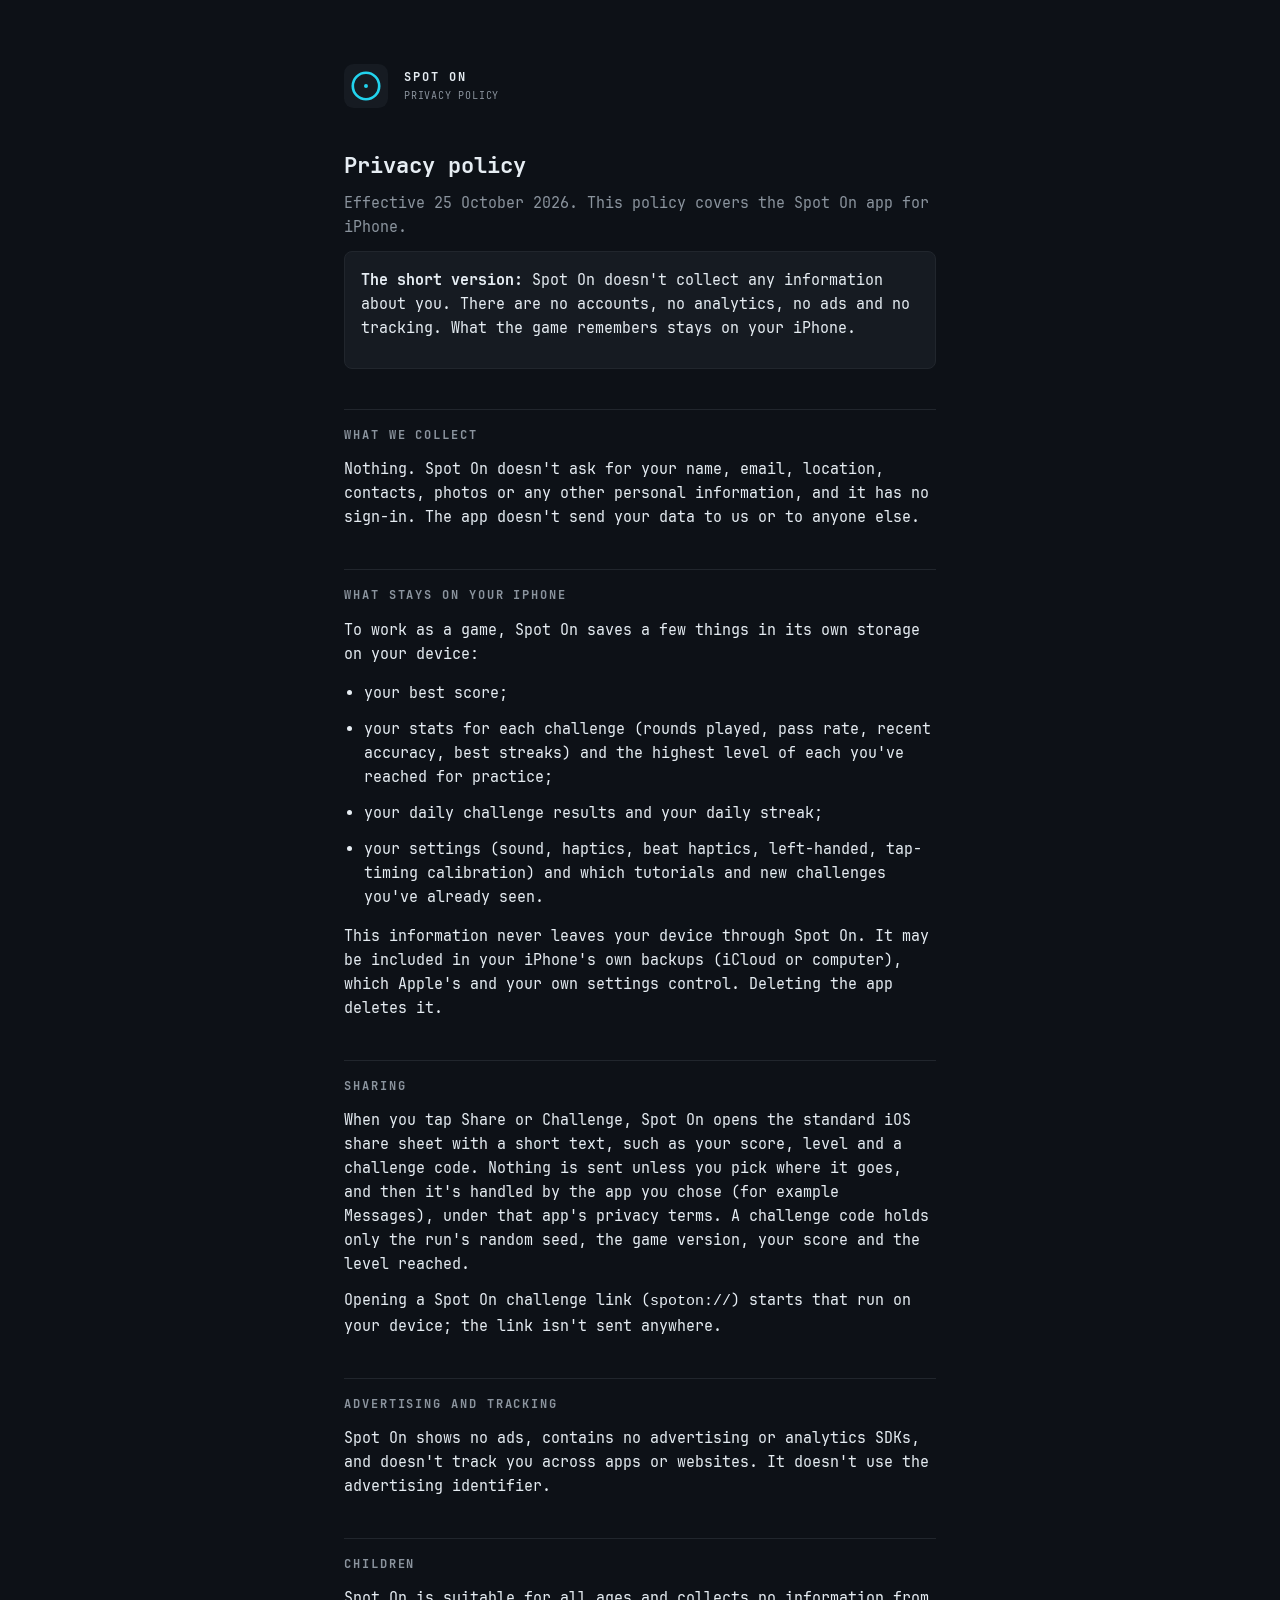
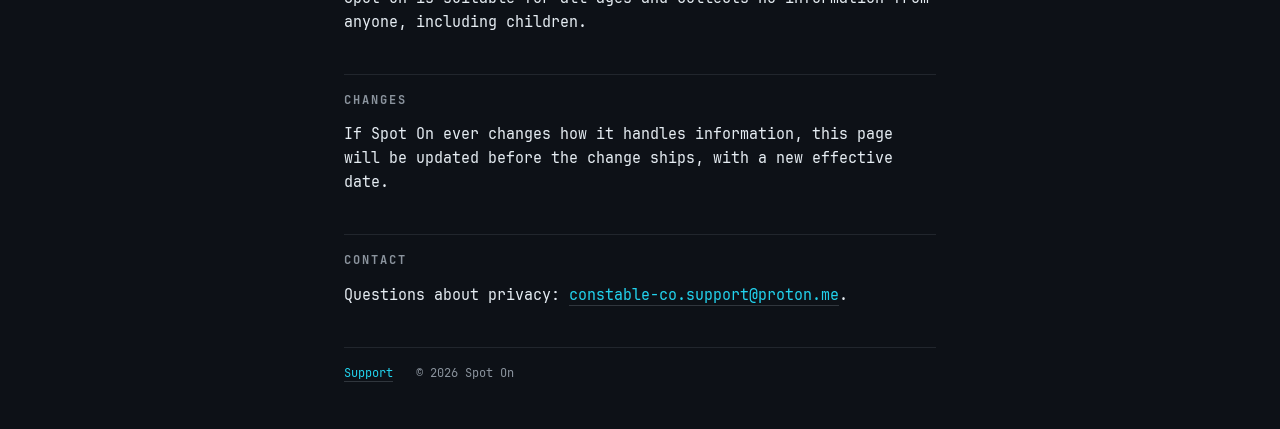
==== privacy.html @ 259e7912 "Support and privacy pages" ====
<!doctype html>
<html lang="en">
<head>
  <meta charset="utf-8">
  <meta name="viewport" content="width=device-width, initial-scale=1">
  <title>Spot On · Privacy policy</title>
  <meta name="description" content="Spot On collects no data: no accounts, no analytics, no ads, no tracking.">
  <meta name="theme-color" content="#0D1117">
  <link rel="stylesheet" href="style.css">
</head>
<body>
<main>
  <header>
    <svg class="mark" viewBox="0 0 100 100" aria-hidden="true">
      <rect width="100" height="100" rx="22" fill="#161B22"/>
      <circle cx="50" cy="50" r="30" fill="none" stroke="#22D3EE" stroke-width="6"/>
      <circle cx="50" cy="50" r="4.5" fill="#22D3EE"/>
    </svg>
    <div class="title">Spot On<small>privacy policy</small></div>
  </header>

  <h1>Privacy policy</h1>
  <p class="lede">Effective 25 October 2026. This policy covers the Spot On app for iPhone.</p>

  <div class="card">
    <p><strong class="ok">The short version:</strong> Spot On doesn't collect any information about you. There are no accounts, no analytics, no ads and no tracking. What the game remembers stays on your iPhone.</p>
  </div>

  <h2>What we collect</h2>
  <p>Nothing. Spot On doesn't ask for your name, email, location, contacts, photos or any other personal information, and it has no sign-in. The app doesn't send your data to us or to anyone else.</p>

  <h2>What stays on your iPhone</h2>
  <p>To work as a game, Spot On saves a few things in its own storage on your device:</p>
  <ul>
    <li>your best score;</li>
    <li>your stats for each challenge (rounds played, pass rate, recent accuracy, best streaks) and the highest level of each you've reached for practice;</li>
    <li>your daily challenge results and your daily streak;</li>
    <li>your settings (sound, haptics, beat haptics, left-handed, tap-timing calibration) and which tutorials and new challenges you've already seen.</li>
  </ul>
  <p>This information never leaves your device through Spot On. It may be included in your iPhone's own backups (iCloud or computer), which Apple's and your own settings control. Deleting the app deletes it.</p>

  <h2>Sharing</h2>
  <p>When you tap Share or Challenge, Spot On opens the standard iOS share sheet with a short text, such as your score, level and a challenge code. Nothing is sent unless you pick where it goes, and then it's handled by the app you chose (for example Messages), under that app's privacy terms. A challenge code holds only the run's random seed, the game version, your score and the level reached.</p>
  <p>Opening a Spot On challenge link (<code>spoton://</code>) starts that run on your device; the link isn't sent anywhere.</p>

  <h2>Advertising and tracking</h2>
  <p>Spot On shows no ads, contains no advertising or analytics SDKs, and doesn't track you across apps or websites. It doesn't use the advertising identifier.</p>

  <h2>Children</h2>
  <p>Spot On is suitable for all ages and collects no information from anyone, including children.</p>

  <h2>Changes</h2>
  <p>If Spot On ever changes how it handles information, this page will be updated before the change ships, with a new effective date.</p>

  <h2>Contact</h2>
  <p>Questions about privacy: <a href="mailto:constable-co.support@proton.me">constable-co.support@proton.me</a>.</p>

  <footer>
    <a href="index.html">Support</a>
    <span>© 2026 Spot On</span>
  </footer>
</main>
</body>
</html>
---- style.css ----
/* Spot On support site. Colours and spacing are the game's DesignTokens (SPEC §4). */
@font-face {
  font-family: "JetBrains Mono";
  src: url("fonts/JetBrainsMono-Regular.ttf") format("truetype");
  font-weight: 400;
  font-display: swap;
}
@font-face {
  font-family: "JetBrains Mono";
  src: url("fonts/JetBrainsMono-Bold.ttf") format("truetype");
  font-weight: 700;
  font-display: swap;
}

:root {
  --bg: #0D1117;
  --surface: #161B22;
  --hairline: #21262D;
  --hairline-strong: #30363D;
  --text: #E6EDF3;
  --text-dim: #8B949E;
  --accent: #22D3EE;
  --target: #4ADE80;
  --error: #F87171;
  --side: 24px;
  --gap: 40px;
}

* { box-sizing: border-box; }

html { -webkit-text-size-adjust: 100%; }

body {
  margin: 0;
  background: var(--bg);
  color: var(--text);
  font-family: "JetBrains Mono", ui-monospace, SFMono-Regular, Menlo, Consolas, monospace;
  font-size: 15px;
  line-height: 1.6;
}

main {
  max-width: 640px;
  margin: 0 auto;
  padding: 64px var(--side) 48px;
}

header {
  display: flex;
  align-items: center;
  gap: 16px;
  margin-bottom: var(--gap);
}

.mark {
  width: 44px;
  height: 44px;
  flex: none;
}

.title {
  font-weight: 700;
  font-size: 12px;
  letter-spacing: 0.16em;
  text-transform: uppercase;
}

.title small {
  display: block;
  color: var(--text-dim);
  font-weight: 400;
  letter-spacing: 0.08em;
}

h1 {
  font-size: 22px;
  font-weight: 700;
  margin: 0 0 8px;
}

h2 {
  font-size: 12px;
  font-weight: 700;
  letter-spacing: 0.16em;
  text-transform: uppercase;
  color: var(--text-dim);
  margin: var(--gap) 0 12px;
  padding-top: 16px;
  border-top: 1px solid var(--hairline);
}

p, li { margin: 0 0 12px; }

ul { padding-left: 20px; }

.lede { color: var(--text-dim); }

a { color: var(--accent); text-decoration: none; border-bottom: 1px solid var(--hairline-strong); }
a:hover, a:focus-visible { border-bottom-color: var(--accent); }
a:focus-visible { outline: 2px solid var(--accent); outline-offset: 2px; }

.card {
  background: var(--surface);
  border: 1px solid var(--hairline);
  border-radius: 8px;
  padding: 16px;
  margin: 0 0 12px;
}

.card strong { color: var(--text); }

.button {
  display: inline-block;
  border: 1.5px solid var(--accent);
  border-radius: 6px;
  padding: 10px 18px;
  font-weight: 700;
  letter-spacing: 0.12em;
  text-transform: uppercase;
  font-size: 13px;
  min-height: 44px;
}

dl { margin: 0; }
dt { font-weight: 700; margin-top: 12px; }
dd { margin: 4px 0 0; color: var(--text-dim); }

.ok { color: var(--target); }

footer {
  margin-top: var(--gap);
  padding-top: 16px;
  border-top: 1px solid var(--hairline);
  color: var(--text-dim);
  font-size: 12px;
}

footer a { margin-right: 16px; }

@media (max-width: 420px) {
  main { padding: 40px 16px 32px; }
  body { font-size: 14px; }
}
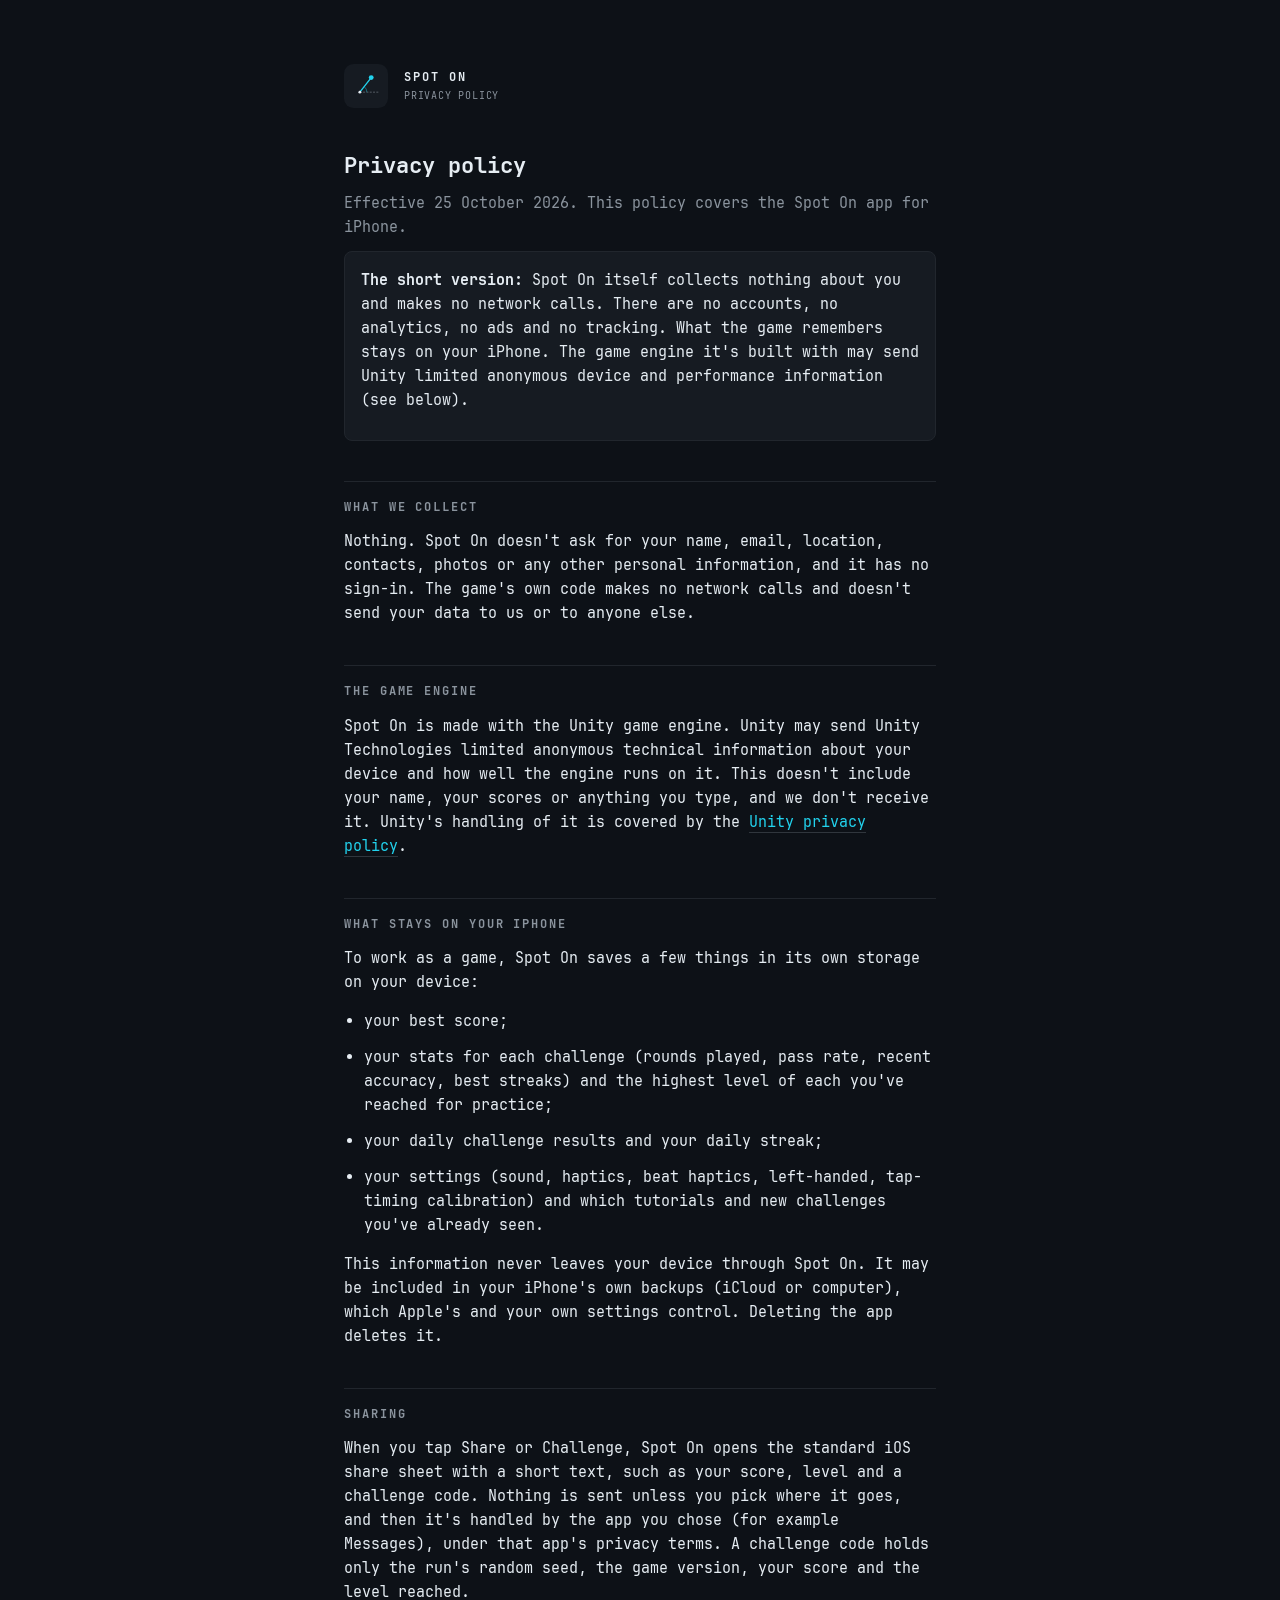
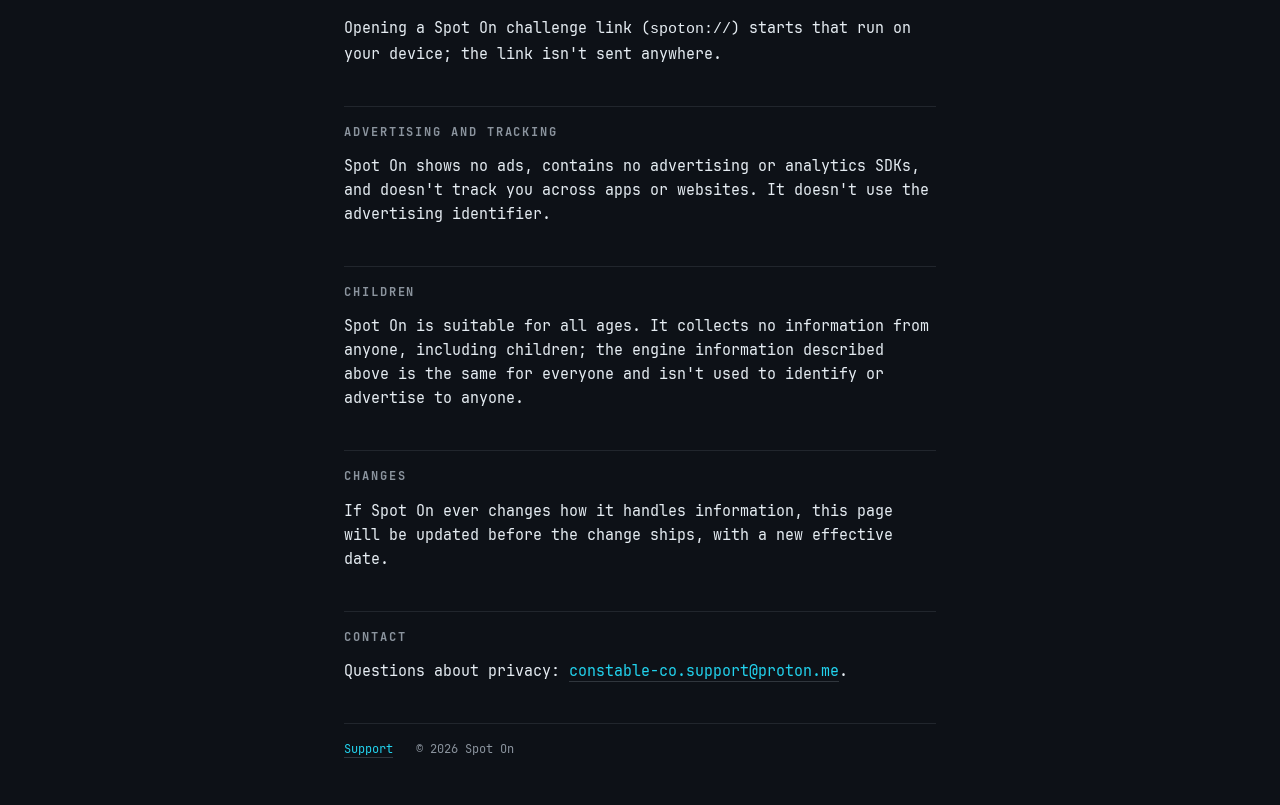
==== commit b67bd066: "Privacy policy: Unity engine information; new app icon mark" ====
--- a/privacy.html
+++ b/privacy.html
@@ -4,7 +4,7 @@
   <meta charset="utf-8">
   <meta name="viewport" content="width=device-width, initial-scale=1">
   <title>Spot On · Privacy policy</title>
-  <meta name="description" content="Spot On collects no data: no accounts, no analytics, no ads, no tracking.">
+  <meta name="description" content="Spot On itself collects nothing and makes no network calls: no accounts, no analytics, no ads, no tracking.">
   <meta name="theme-color" content="#0D1117">
   <link rel="stylesheet" href="style.css">
 </head>
@@ -13,8 +13,11 @@
   <header>
     <svg class="mark" viewBox="0 0 100 100" aria-hidden="true">
       <rect width="100" height="100" rx="22" fill="#161B22"/>
-      <circle cx="50" cy="50" r="30" fill="none" stroke="#22D3EE" stroke-width="6"/>
-      <circle cx="50" cy="50" r="4.5" fill="#22D3EE"/>
+      <line x1="36" y1="64" x2="80" y2="64" stroke="#8B949E" stroke-width="1.2" stroke-dasharray="4.5 3"/>
+      <path d="M52 64 A16 16 0 0 0 45.85 51.39" fill="none" stroke="#22D3EE" stroke-opacity="0.45" stroke-width="2"/>
+      <line x1="36" y1="64" x2="61.86" y2="30.9" stroke="#22D3EE" stroke-width="3" stroke-linecap="round"/>
+      <circle cx="61.86" cy="30.9" r="5.5" fill="#22D3EE"/>
+      <circle cx="36" cy="64" r="3.2" fill="#E6EDF3"/>
     </svg>
     <div class="title">Spot On<small>privacy policy</small></div>
   </header>
@@ -23,11 +26,14 @@
   <p class="lede">Effective 25 October 2026. This policy covers the Spot On app for iPhone.</p>
 
   <div class="card">
-    <p><strong class="ok">The short version:</strong> Spot On doesn't collect any information about you. There are no accounts, no analytics, no ads and no tracking. What the game remembers stays on your iPhone.</p>
+    <p><strong class="ok">The short version:</strong> Spot On itself collects nothing about you and makes no network calls. There are no accounts, no analytics, no ads and no tracking. What the game remembers stays on your iPhone. The game engine it's built with may send Unity limited anonymous device and performance information (see below).</p>
   </div>
 
   <h2>What we collect</h2>
-  <p>Nothing. Spot On doesn't ask for your name, email, location, contacts, photos or any other personal information, and it has no sign-in. The app doesn't send your data to us or to anyone else.</p>
+  <p>Nothing. Spot On doesn't ask for your name, email, location, contacts, photos or any other personal information, and it has no sign-in. The game's own code makes no network calls and doesn't send your data to us or to anyone else.</p>
+
+  <h2>The game engine</h2>
+  <p>Spot On is made with the Unity game engine. Unity may send Unity Technologies limited anonymous technical information about your device and how well the engine runs on it. This doesn't include your name, your scores or anything you type, and we don't receive it. Unity's handling of it is covered by the <a href="https://unity.com/legal/privacy-policy">Unity privacy policy</a>.</p>
 
   <h2>What stays on your iPhone</h2>
   <p>To work as a game, Spot On saves a few things in its own storage on your device:</p>
@@ -47,7 +53,7 @@
   <p>Spot On shows no ads, contains no advertising or analytics SDKs, and doesn't track you across apps or websites. It doesn't use the advertising identifier.</p>
 
   <h2>Children</h2>
-  <p>Spot On is suitable for all ages and collects no information from anyone, including children.</p>
+  <p>Spot On is suitable for all ages. It collects no information from anyone, including children; the engine information described above is the same for everyone and isn't used to identify or advertise to anyone.</p>
 
   <h2>Changes</h2>
   <p>If Spot On ever changes how it handles information, this page will be updated before the change ships, with a new effective date.</p>
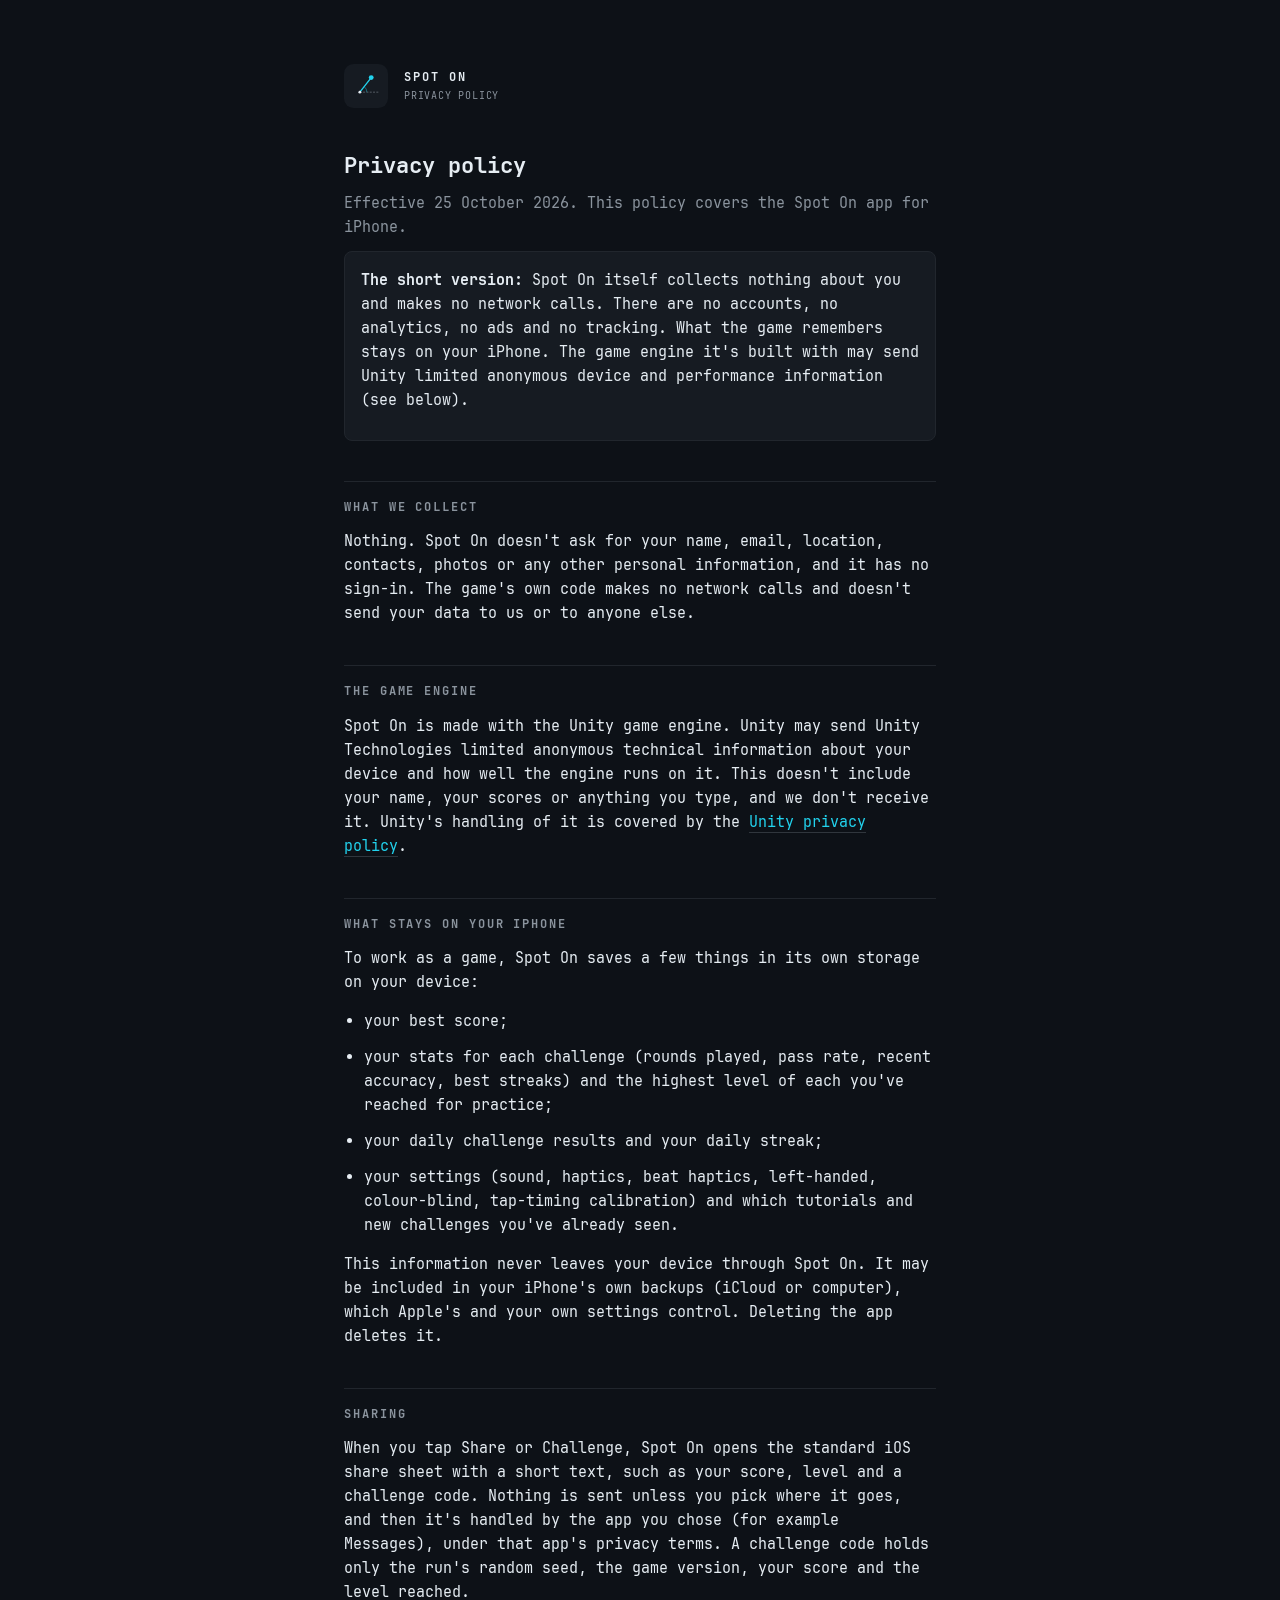
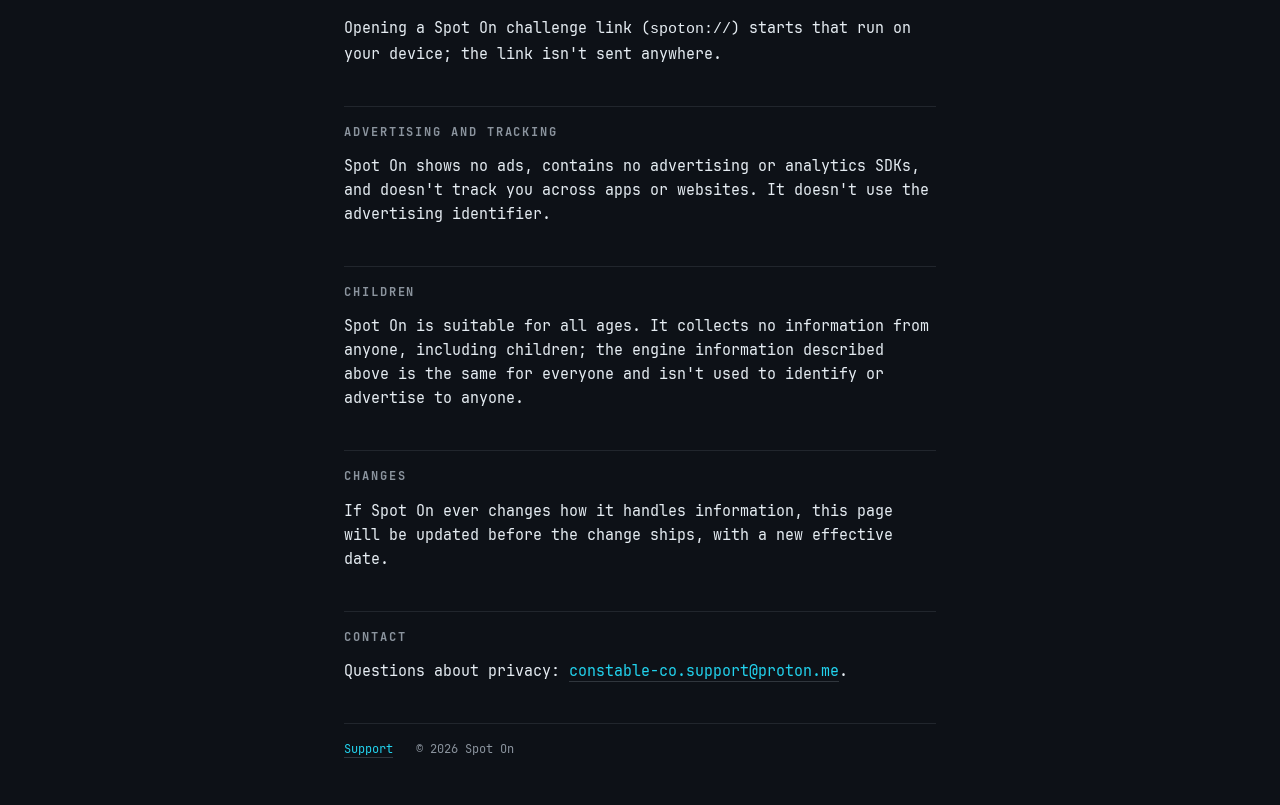
==== commit 5aa72b53: "Support FAQ: first six challenges; privacy: colour-blind setting Co-Authored-By: Claude Opus 5.5 <no" ====
--- a/privacy.html
+++ b/privacy.html
@@ -41,7 +41,7 @@
     <li>your best score;</li>
     <li>your stats for each challenge (rounds played, pass rate, recent accuracy, best streaks) and the highest level of each you've reached for practice;</li>
     <li>your daily challenge results and your daily streak;</li>
-    <li>your settings (sound, haptics, beat haptics, left-handed, tap-timing calibration) and which tutorials and new challenges you've already seen.</li>
+    <li>your settings (sound, haptics, beat haptics, left-handed, colour-blind, tap-timing calibration) and which tutorials and new challenges you've already seen.</li>
   </ul>
   <p>This information never leaves your device through Spot On. It may be included in your iPhone's own backups (iCloud or computer), which Apple's and your own settings control. Deleting the app deletes it.</p>
 
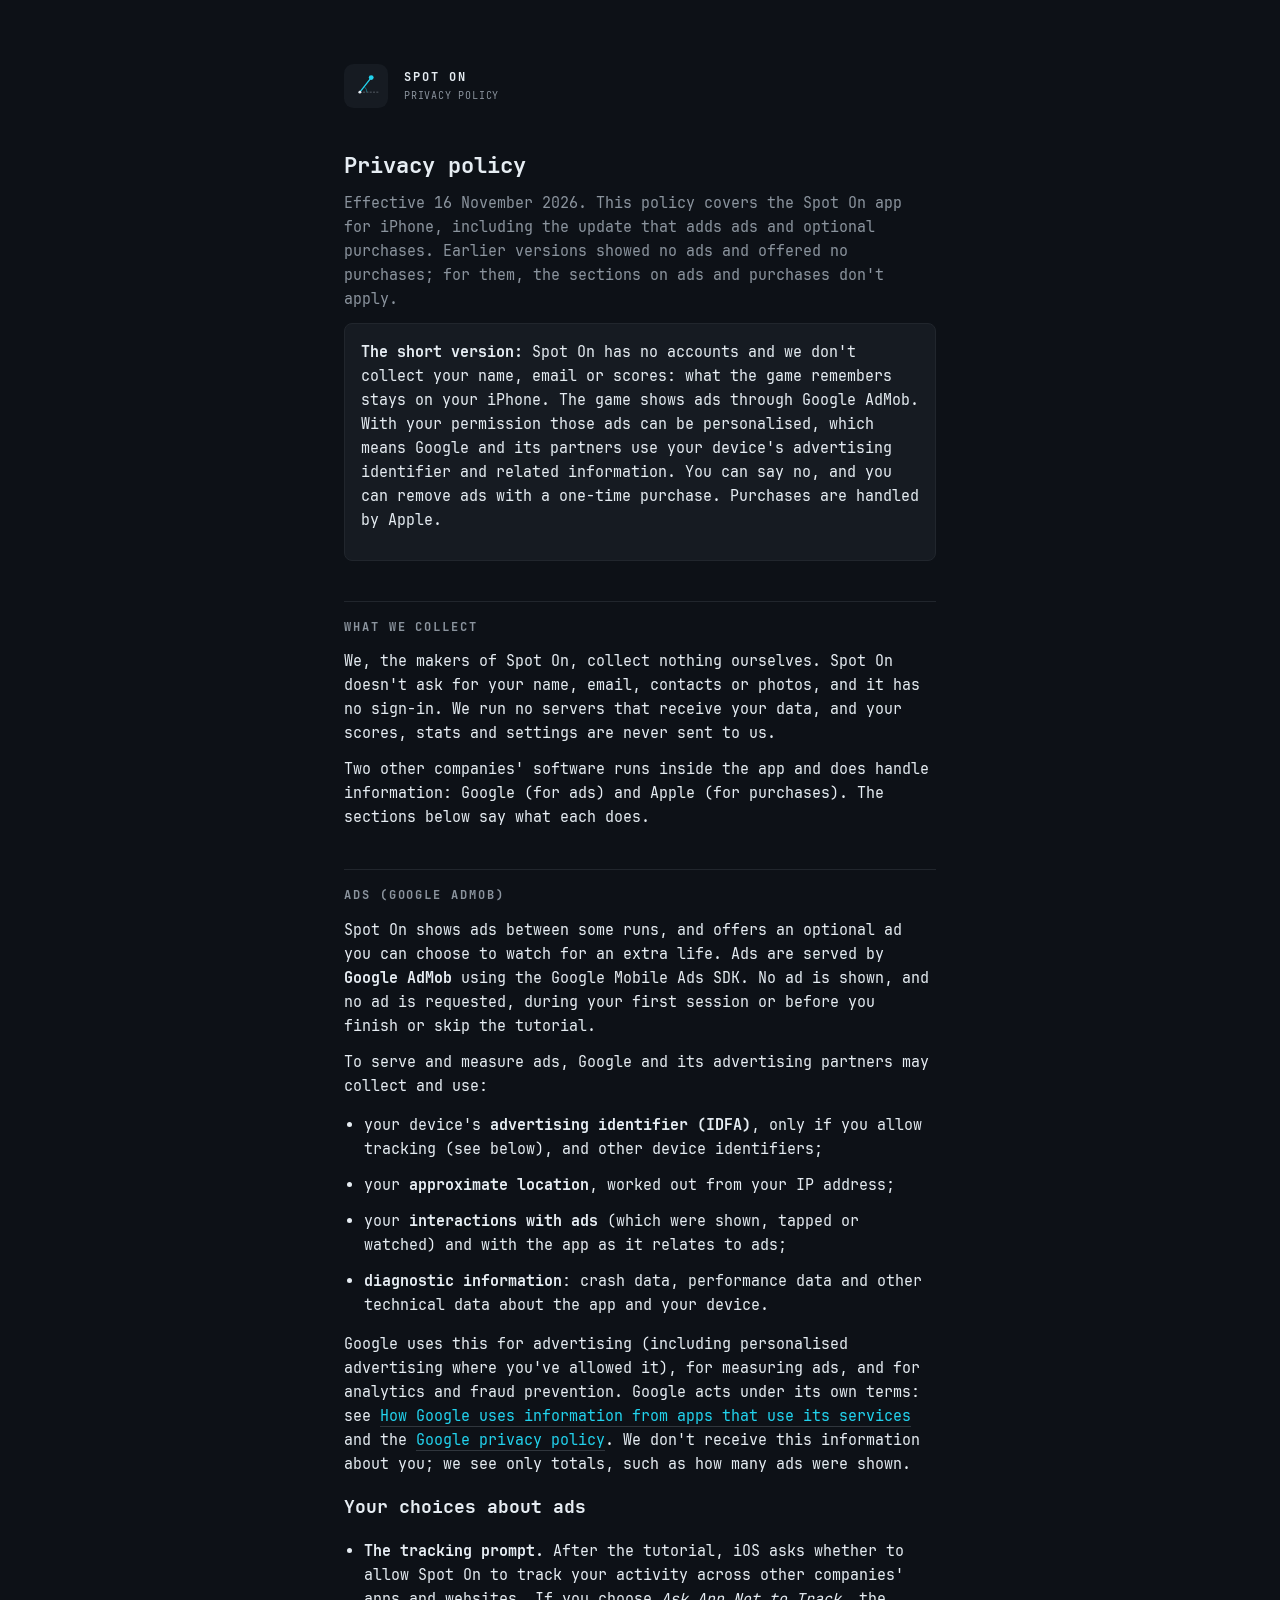
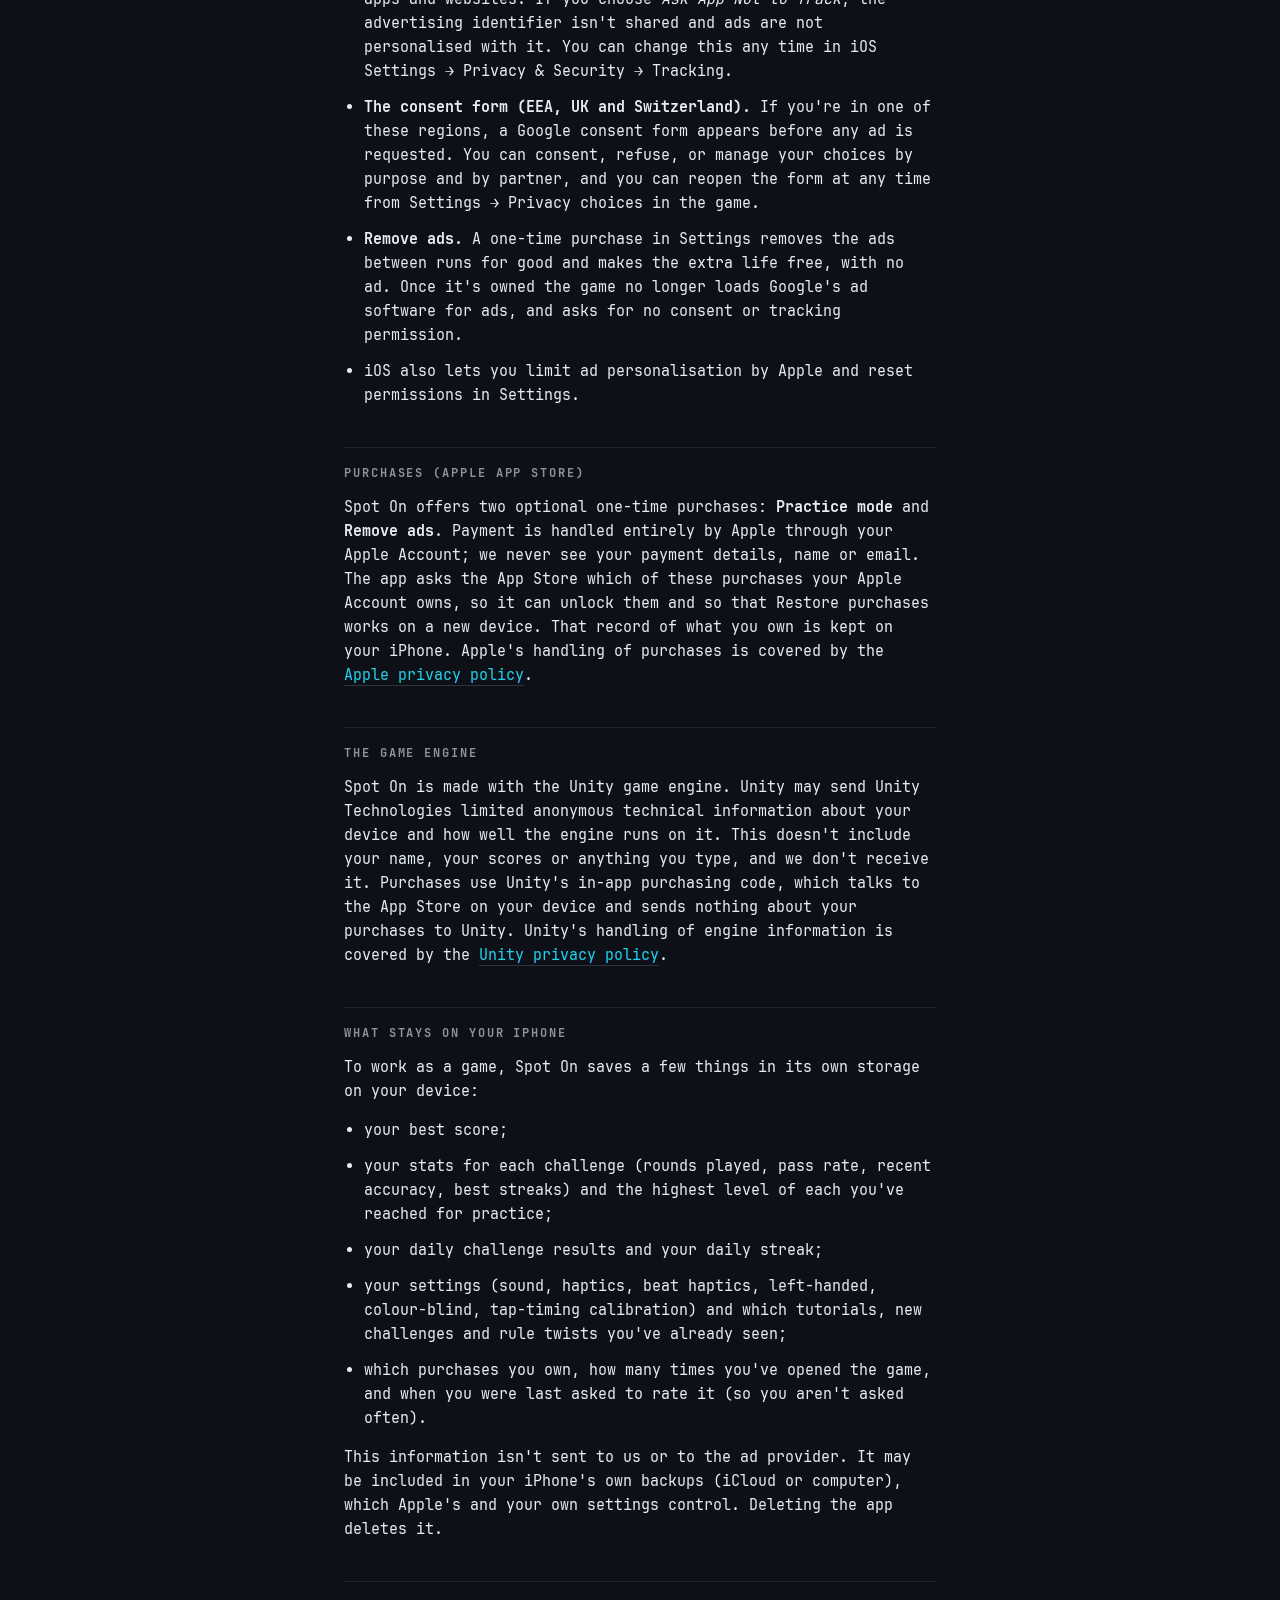
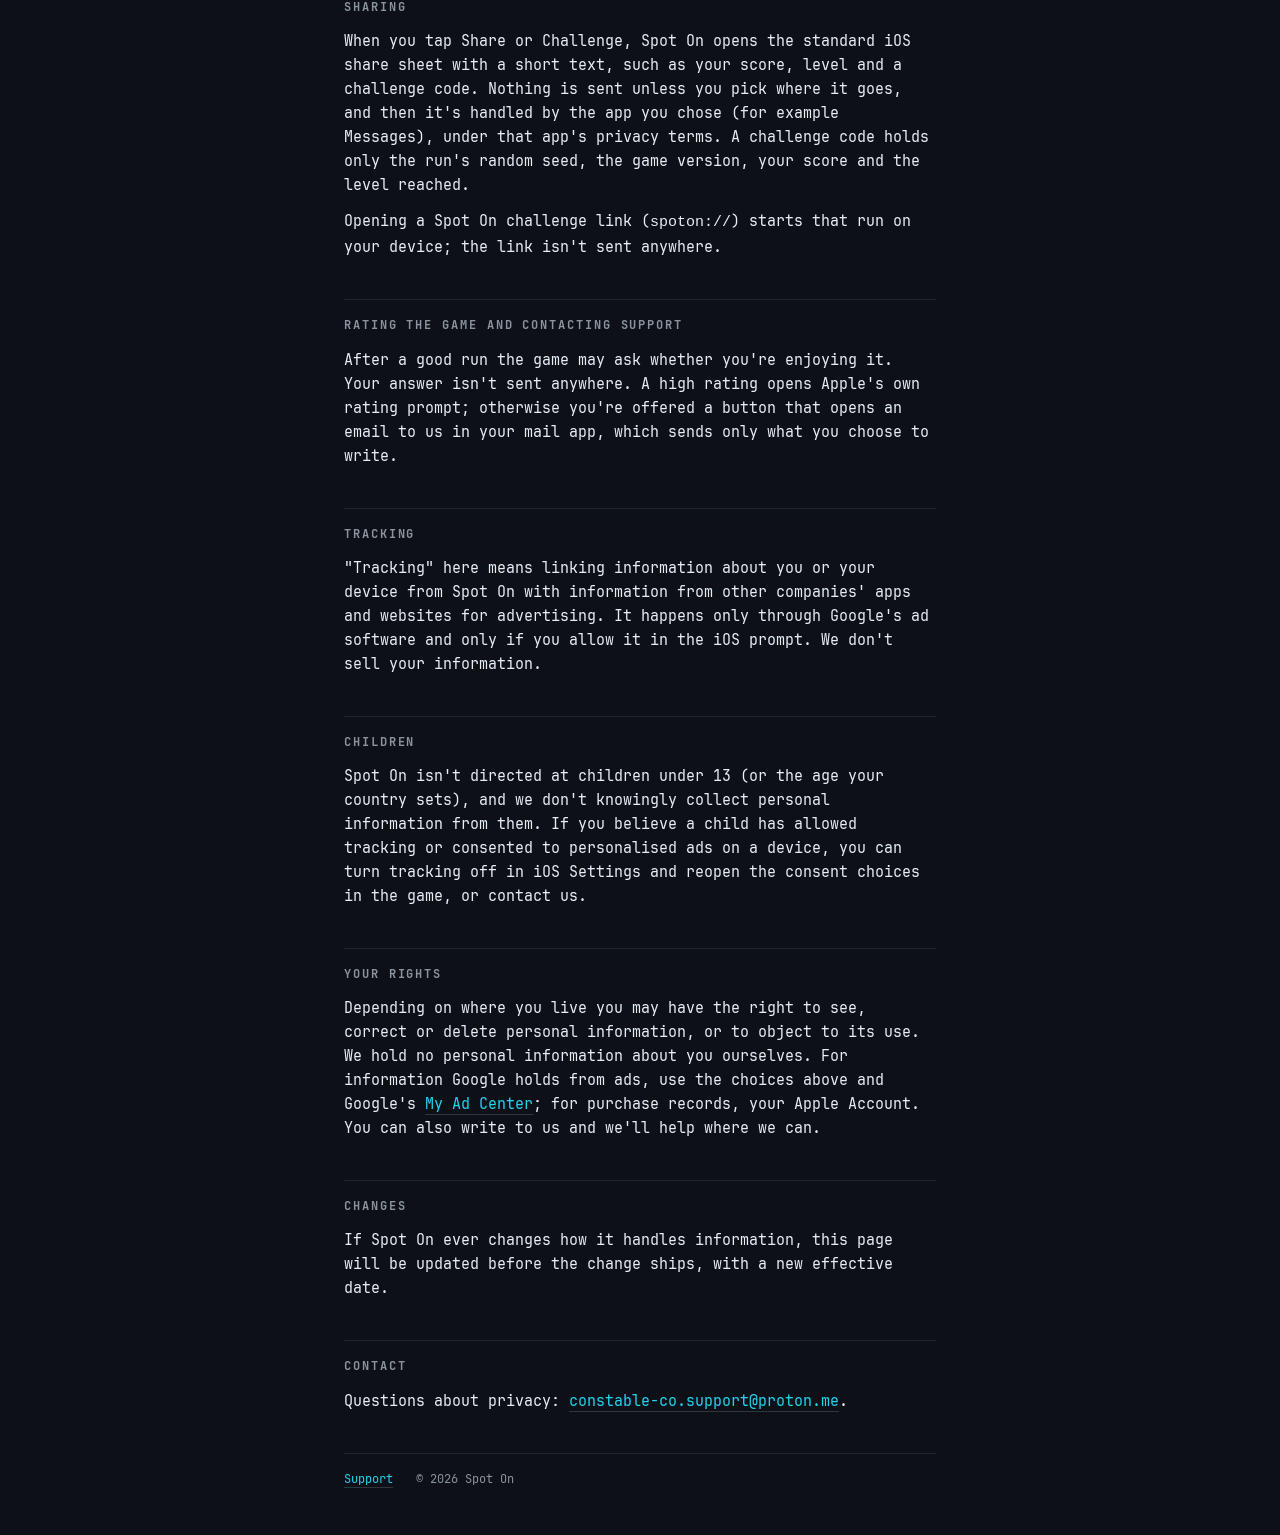
==== commit a6ac9f37: "Privacy policy and support page for ads (Google AdMob) and optional purchases Co-Authored-By: Claude" ====
--- a/privacy.html
+++ b/privacy.html
@@ -4,7 +4,7 @@
   <meta charset="utf-8">
   <meta name="viewport" content="width=device-width, initial-scale=1">
   <title>Spot On · Privacy policy</title>
-  <meta name="description" content="Spot On itself collects nothing and makes no network calls: no accounts, no analytics, no ads, no tracking.">
+  <meta name="description" content="Spot On has no accounts and keeps your scores on your iPhone. It shows ads through Google AdMob, which may be personalised with your permission, and offers optional purchases through the App Store.">
   <meta name="theme-color" content="#0D1117">
   <link rel="stylesheet" href="style.css">
 </head>
@@ -23,17 +23,40 @@
   </header>
 
   <h1>Privacy policy</h1>
-  <p class="lede">Effective 25 October 2026. This policy covers the Spot On app for iPhone.</p>
+  <p class="lede">Effective 16 November 2026. This policy covers the Spot On app for iPhone, including the update that adds ads and optional purchases. Earlier versions showed no ads and offered no purchases; for them, the sections on ads and purchases don't apply.</p>
 
   <div class="card">
-    <p><strong class="ok">The short version:</strong> Spot On itself collects nothing about you and makes no network calls. There are no accounts, no analytics, no ads and no tracking. What the game remembers stays on your iPhone. The game engine it's built with may send Unity limited anonymous device and performance information (see below).</p>
+    <p><strong class="ok">The short version:</strong> Spot On has no accounts and we don't collect your name, email or scores: what the game remembers stays on your iPhone. The game shows ads through Google AdMob. With your permission those ads can be personalised, which means Google and its partners use your device's advertising identifier and related information. You can say no, and you can remove ads with a one-time purchase. Purchases are handled by Apple.</p>
   </div>
 
   <h2>What we collect</h2>
-  <p>Nothing. Spot On doesn't ask for your name, email, location, contacts, photos or any other personal information, and it has no sign-in. The game's own code makes no network calls and doesn't send your data to us or to anyone else.</p>
+  <p>We, the makers of Spot On, collect nothing ourselves. Spot On doesn't ask for your name, email, contacts or photos, and it has no sign-in. We run no servers that receive your data, and your scores, stats and settings are never sent to us.</p>
+  <p>Two other companies' software runs inside the app and does handle information: Google (for ads) and Apple (for purchases). The sections below say what each does.</p>
+
+  <h2>Ads (Google AdMob)</h2>
+  <p>Spot On shows ads between some runs, and offers an optional ad you can choose to watch for an extra life. Ads are served by <strong>Google AdMob</strong> using the Google Mobile Ads SDK. No ad is shown, and no ad is requested, during your first session or before you finish or skip the tutorial.</p>
+  <p>To serve and measure ads, Google and its advertising partners may collect and use:</p>
+  <ul>
+    <li>your device's <strong>advertising identifier (IDFA)</strong>, only if you allow tracking (see below), and other device identifiers;</li>
+    <li>your <strong>approximate location</strong>, worked out from your IP address;</li>
+    <li>your <strong>interactions with ads</strong> (which were shown, tapped or watched) and with the app as it relates to ads;</li>
+    <li><strong>diagnostic information</strong>: crash data, performance data and other technical data about the app and your device.</li>
+  </ul>
+  <p>Google uses this for advertising (including personalised advertising where you've allowed it), for measuring ads, and for analytics and fraud prevention. Google acts under its own terms: see <a href="https://policies.google.com/technologies/partner-sites">How Google uses information from apps that use its services</a> and the <a href="https://policies.google.com/privacy">Google privacy policy</a>. We don't receive this information about you; we see only totals, such as how many ads were shown.</p>
+
+  <h3>Your choices about ads</h3>
+  <ul>
+    <li><strong>The tracking prompt.</strong> After the tutorial, iOS asks whether to allow Spot On to track your activity across other companies' apps and websites. If you choose <em>Ask App Not to Track</em>, the advertising identifier isn't shared and ads are not personalised with it. You can change this any time in iOS Settings → Privacy &amp; Security → Tracking.</li>
+    <li><strong>The consent form (EEA, UK and Switzerland).</strong> If you're in one of these regions, a Google consent form appears before any ad is requested. You can consent, refuse, or manage your choices by purpose and by partner, and you can reopen the form at any time from Settings → Privacy choices in the game.</li>
+    <li><strong>Remove ads.</strong> A one-time purchase in Settings removes the ads between runs for good and makes the extra life free, with no ad. Once it's owned the game no longer loads Google's ad software for ads, and asks for no consent or tracking permission.</li>
+    <li>iOS also lets you limit ad personalisation by Apple and reset permissions in Settings.</li>
+  </ul>
+
+  <h2>Purchases (Apple App Store)</h2>
+  <p>Spot On offers two optional one-time purchases: <strong>Practice mode</strong> and <strong>Remove ads</strong>. Payment is handled entirely by Apple through your Apple Account; we never see your payment details, name or email. The app asks the App Store which of these purchases your Apple Account owns, so it can unlock them and so that Restore purchases works on a new device. That record of what you own is kept on your iPhone. Apple's handling of purchases is covered by the <a href="https://www.apple.com/legal/privacy/">Apple privacy policy</a>.</p>
 
   <h2>The game engine</h2>
-  <p>Spot On is made with the Unity game engine. Unity may send Unity Technologies limited anonymous technical information about your device and how well the engine runs on it. This doesn't include your name, your scores or anything you type, and we don't receive it. Unity's handling of it is covered by the <a href="https://unity.com/legal/privacy-policy">Unity privacy policy</a>.</p>
+  <p>Spot On is made with the Unity game engine. Unity may send Unity Technologies limited anonymous technical information about your device and how well the engine runs on it. This doesn't include your name, your scores or anything you type, and we don't receive it. Purchases use Unity's in-app purchasing code, which talks to the App Store on your device and sends nothing about your purchases to Unity. Unity's handling of engine information is covered by the <a href="https://unity.com/legal/privacy-policy">Unity privacy policy</a>.</p>
 
   <h2>What stays on your iPhone</h2>
   <p>To work as a game, Spot On saves a few things in its own storage on your device:</p>
@@ -41,19 +64,26 @@
     <li>your best score;</li>
     <li>your stats for each challenge (rounds played, pass rate, recent accuracy, best streaks) and the highest level of each you've reached for practice;</li>
     <li>your daily challenge results and your daily streak;</li>
-    <li>your settings (sound, haptics, beat haptics, left-handed, colour-blind, tap-timing calibration) and which tutorials and new challenges you've already seen.</li>
+    <li>your settings (sound, haptics, beat haptics, left-handed, colour-blind, tap-timing calibration) and which tutorials, new challenges and rule twists you've already seen;</li>
+    <li>which purchases you own, how many times you've opened the game, and when you were last asked to rate it (so you aren't asked often).</li>
   </ul>
-  <p>This information never leaves your device through Spot On. It may be included in your iPhone's own backups (iCloud or computer), which Apple's and your own settings control. Deleting the app deletes it.</p>
+  <p>This information isn't sent to us or to the ad provider. It may be included in your iPhone's own backups (iCloud or computer), which Apple's and your own settings control. Deleting the app deletes it.</p>
 
   <h2>Sharing</h2>
   <p>When you tap Share or Challenge, Spot On opens the standard iOS share sheet with a short text, such as your score, level and a challenge code. Nothing is sent unless you pick where it goes, and then it's handled by the app you chose (for example Messages), under that app's privacy terms. A challenge code holds only the run's random seed, the game version, your score and the level reached.</p>
   <p>Opening a Spot On challenge link (<code>spoton://</code>) starts that run on your device; the link isn't sent anywhere.</p>
 
-  <h2>Advertising and tracking</h2>
-  <p>Spot On shows no ads, contains no advertising or analytics SDKs, and doesn't track you across apps or websites. It doesn't use the advertising identifier.</p>
+  <h2>Rating the game and contacting support</h2>
+  <p>After a good run the game may ask whether you're enjoying it. Your answer isn't sent anywhere. A high rating opens Apple's own rating prompt; otherwise you're offered a button that opens an email to us in your mail app, which sends only what you choose to write.</p>
+
+  <h2>Tracking</h2>
+  <p>"Tracking" here means linking information about you or your device from Spot On with information from other companies' apps and websites for advertising. It happens only through Google's ad software and only if you allow it in the iOS prompt. We don't sell your information.</p>
 
   <h2>Children</h2>
-  <p>Spot On is suitable for all ages. It collects no information from anyone, including children; the engine information described above is the same for everyone and isn't used to identify or advertise to anyone.</p>
+  <p>Spot On isn't directed at children under 13 (or the age your country sets), and we don't knowingly collect personal information from them. If you believe a child has allowed tracking or consented to personalised ads on a device, you can turn tracking off in iOS Settings and reopen the consent choices in the game, or contact us.</p>
+
+  <h2>Your rights</h2>
+  <p>Depending on where you live you may have the right to see, correct or delete personal information, or to object to its use. We hold no personal information about you ourselves. For information Google holds from ads, use the choices above and Google's <a href="https://myadcenter.google.com/">My Ad Center</a>; for purchase records, your Apple Account. You can also write to us and we'll help where we can.</p>
 
   <h2>Changes</h2>
   <p>If Spot On ever changes how it handles information, this page will be updated before the change ships, with a new effective date.</p>
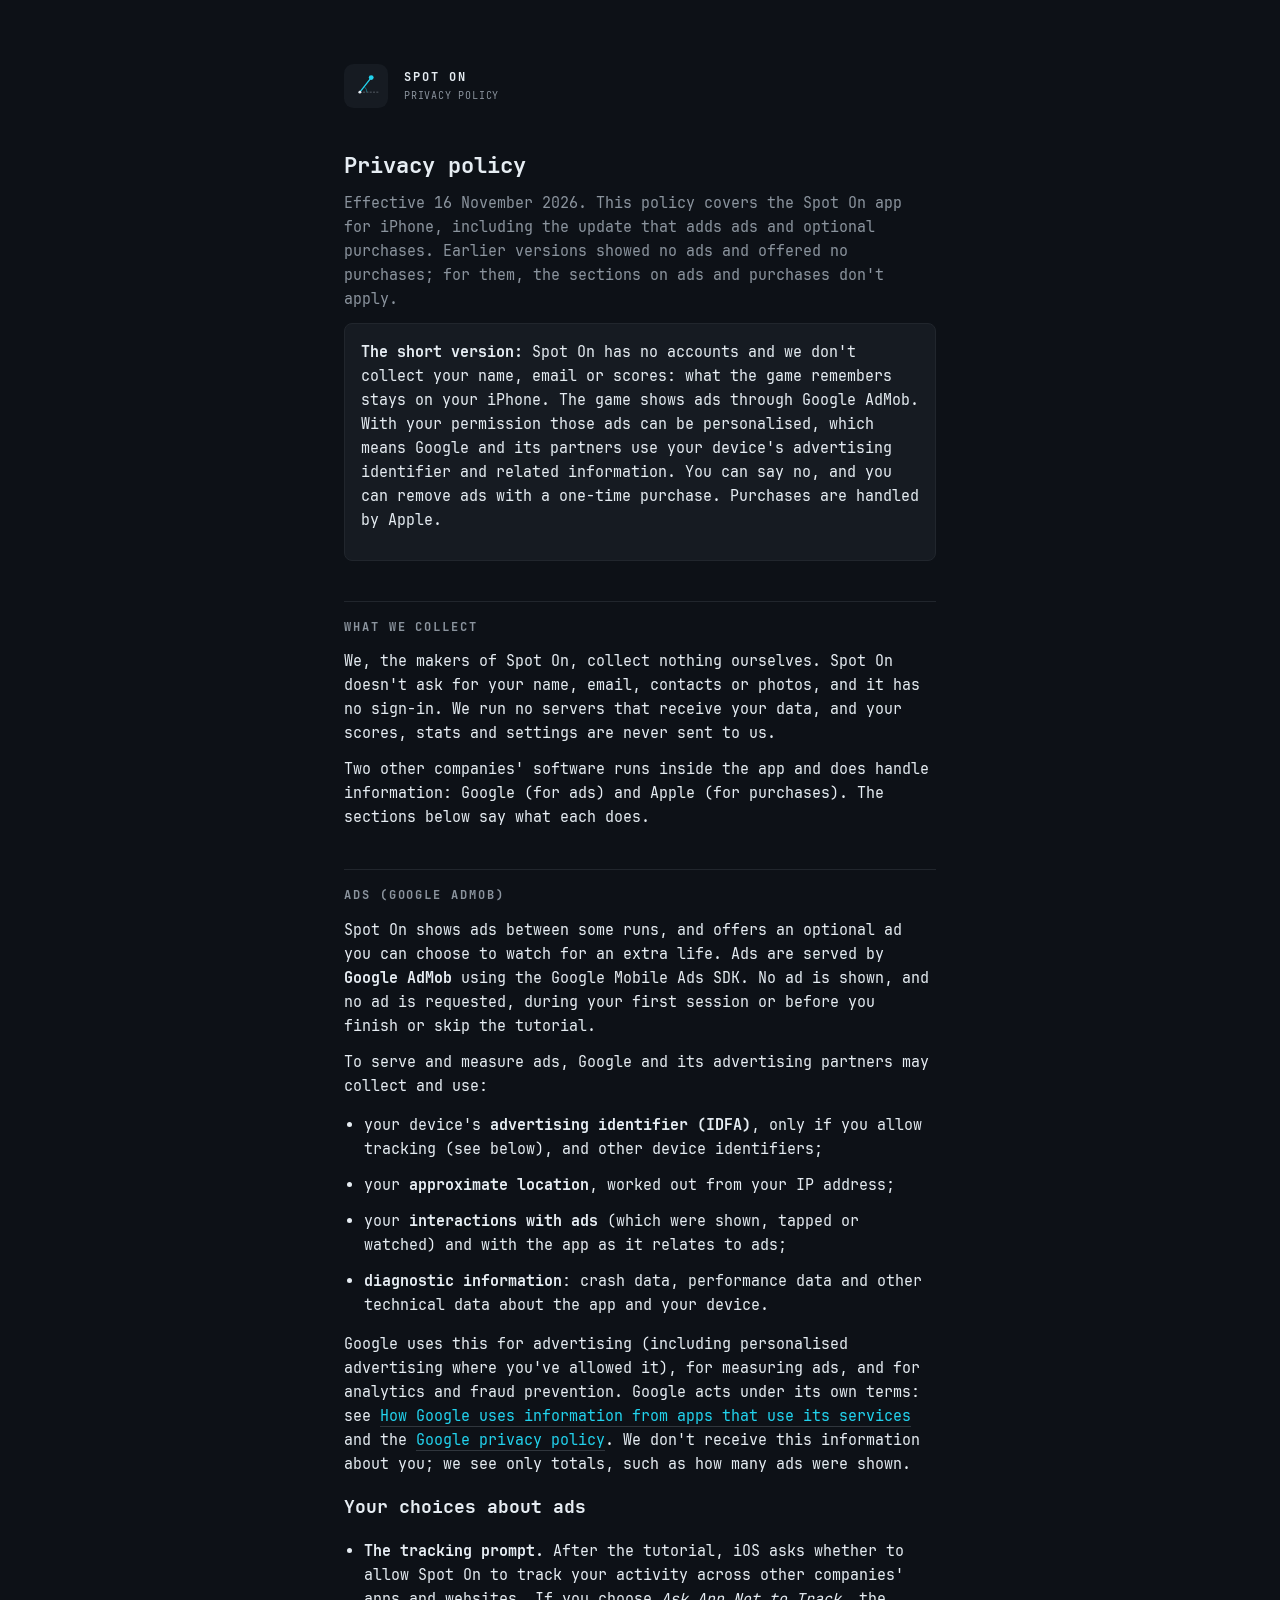
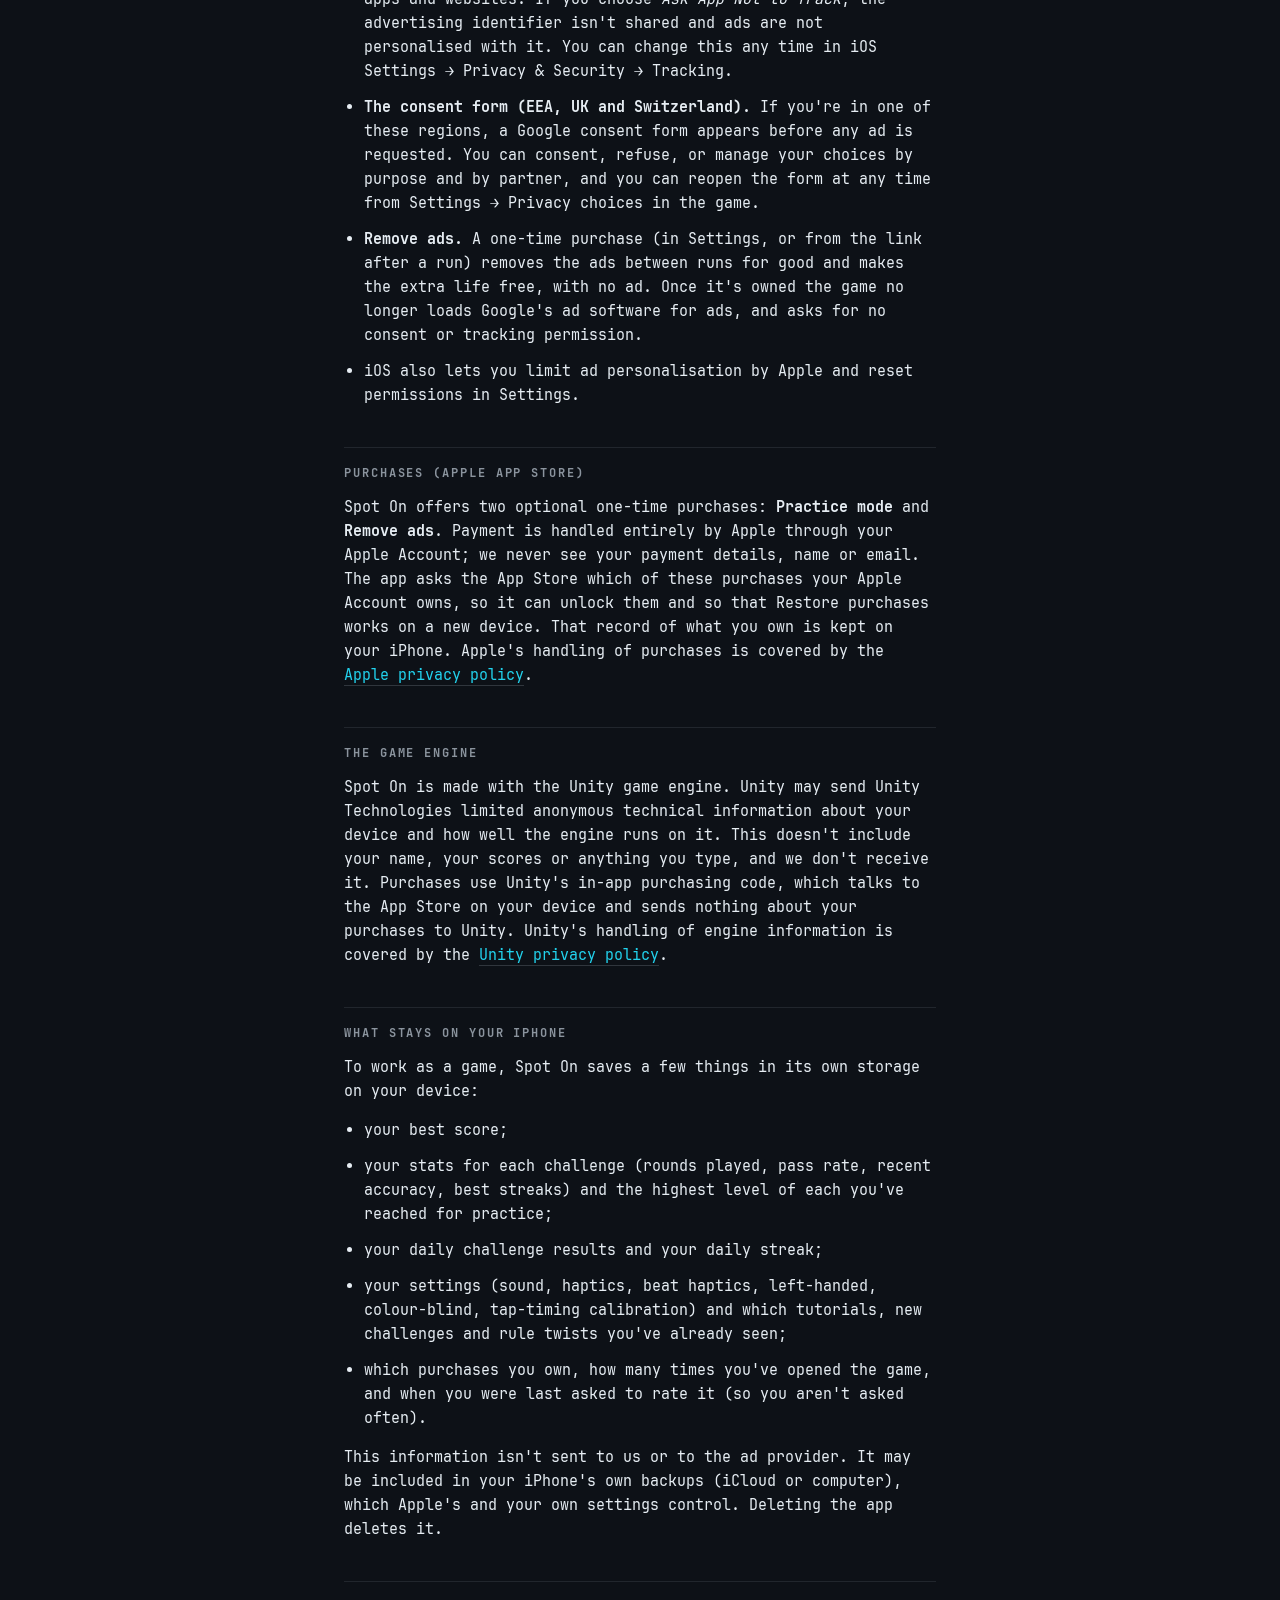
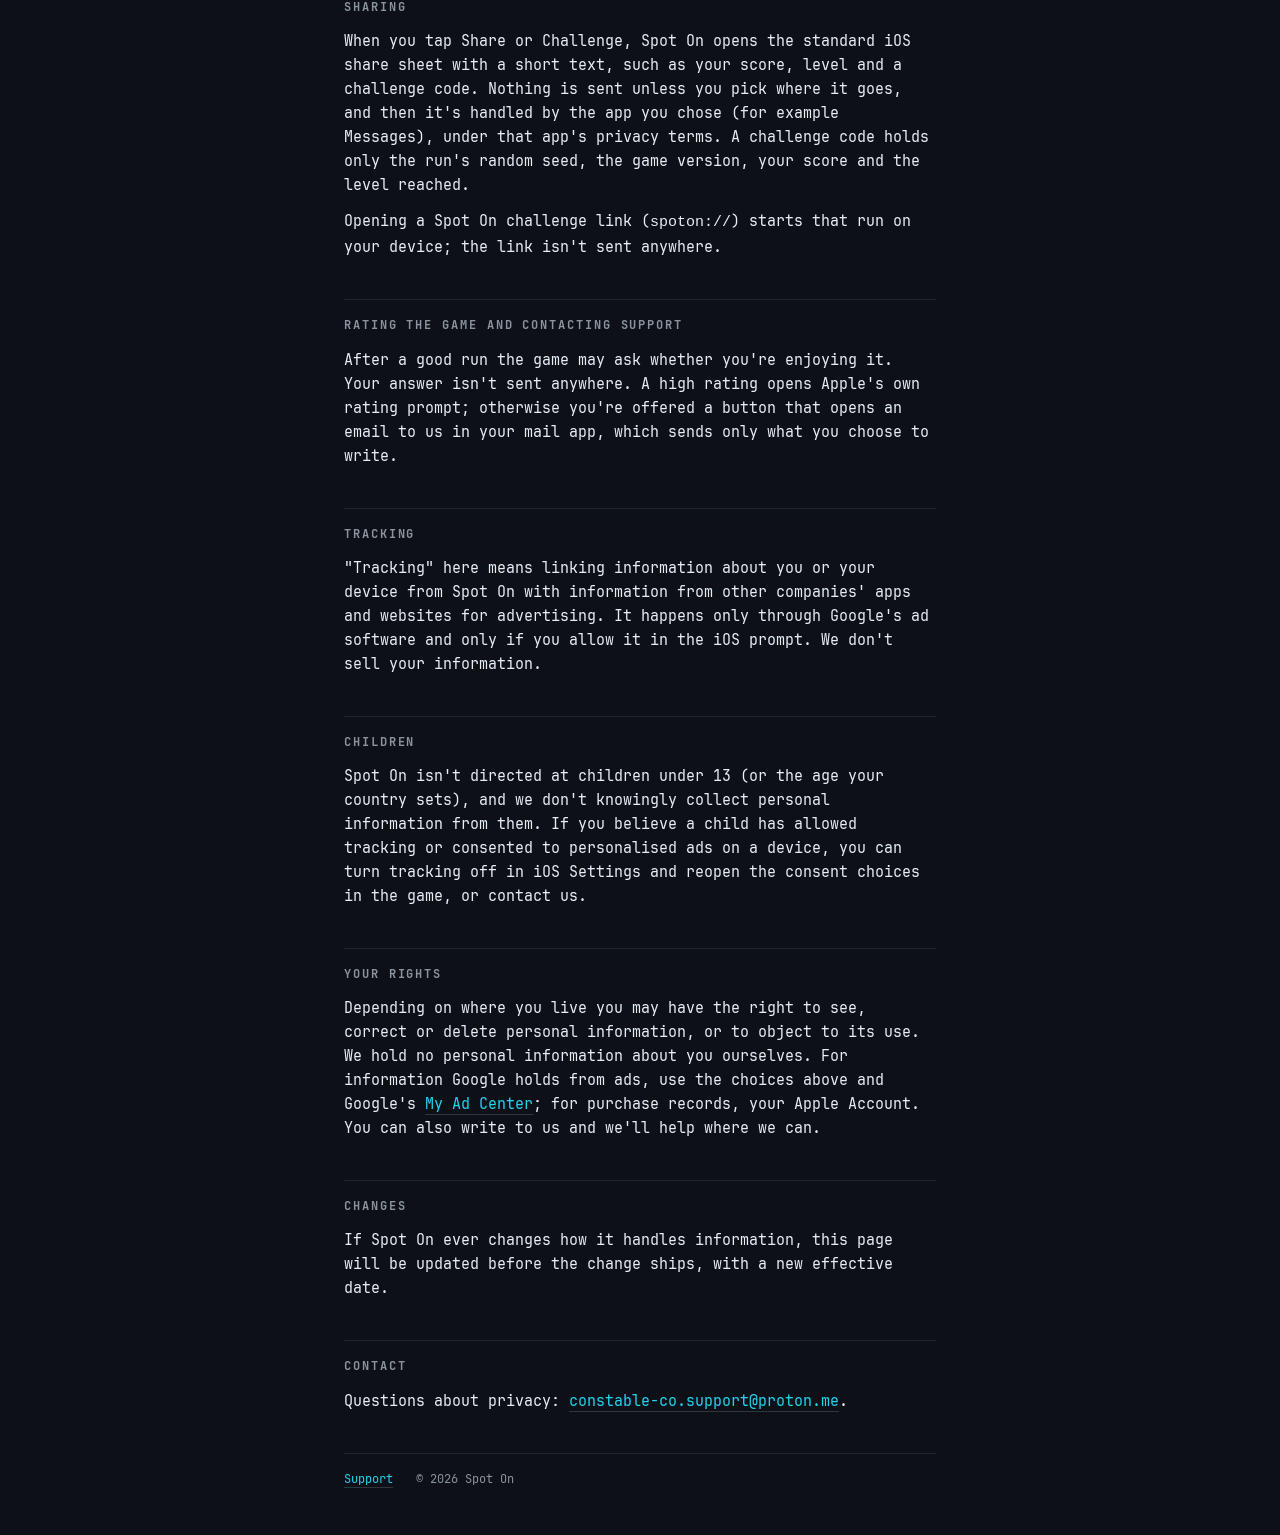
==== commit 283e7c5d: "Support FAQ and privacy: Remove ads link after a run; extra life in challenges Co-Authored-By: Claud" ====
--- a/privacy.html
+++ b/privacy.html
@@ -48,7 +48,7 @@
   <ul>
     <li><strong>The tracking prompt.</strong> After the tutorial, iOS asks whether to allow Spot On to track your activity across other companies' apps and websites. If you choose <em>Ask App Not to Track</em>, the advertising identifier isn't shared and ads are not personalised with it. You can change this any time in iOS Settings → Privacy &amp; Security → Tracking.</li>
     <li><strong>The consent form (EEA, UK and Switzerland).</strong> If you're in one of these regions, a Google consent form appears before any ad is requested. You can consent, refuse, or manage your choices by purpose and by partner, and you can reopen the form at any time from Settings → Privacy choices in the game.</li>
-    <li><strong>Remove ads.</strong> A one-time purchase in Settings removes the ads between runs for good and makes the extra life free, with no ad. Once it's owned the game no longer loads Google's ad software for ads, and asks for no consent or tracking permission.</li>
+    <li><strong>Remove ads.</strong> A one-time purchase (in Settings, or from the link after a run) removes the ads between runs for good and makes the extra life free, with no ad. Once it's owned the game no longer loads Google's ad software for ads, and asks for no consent or tracking permission.</li>
     <li>iOS also lets you limit ad personalisation by Apple and reset permissions in Settings.</li>
   </ul>
 
